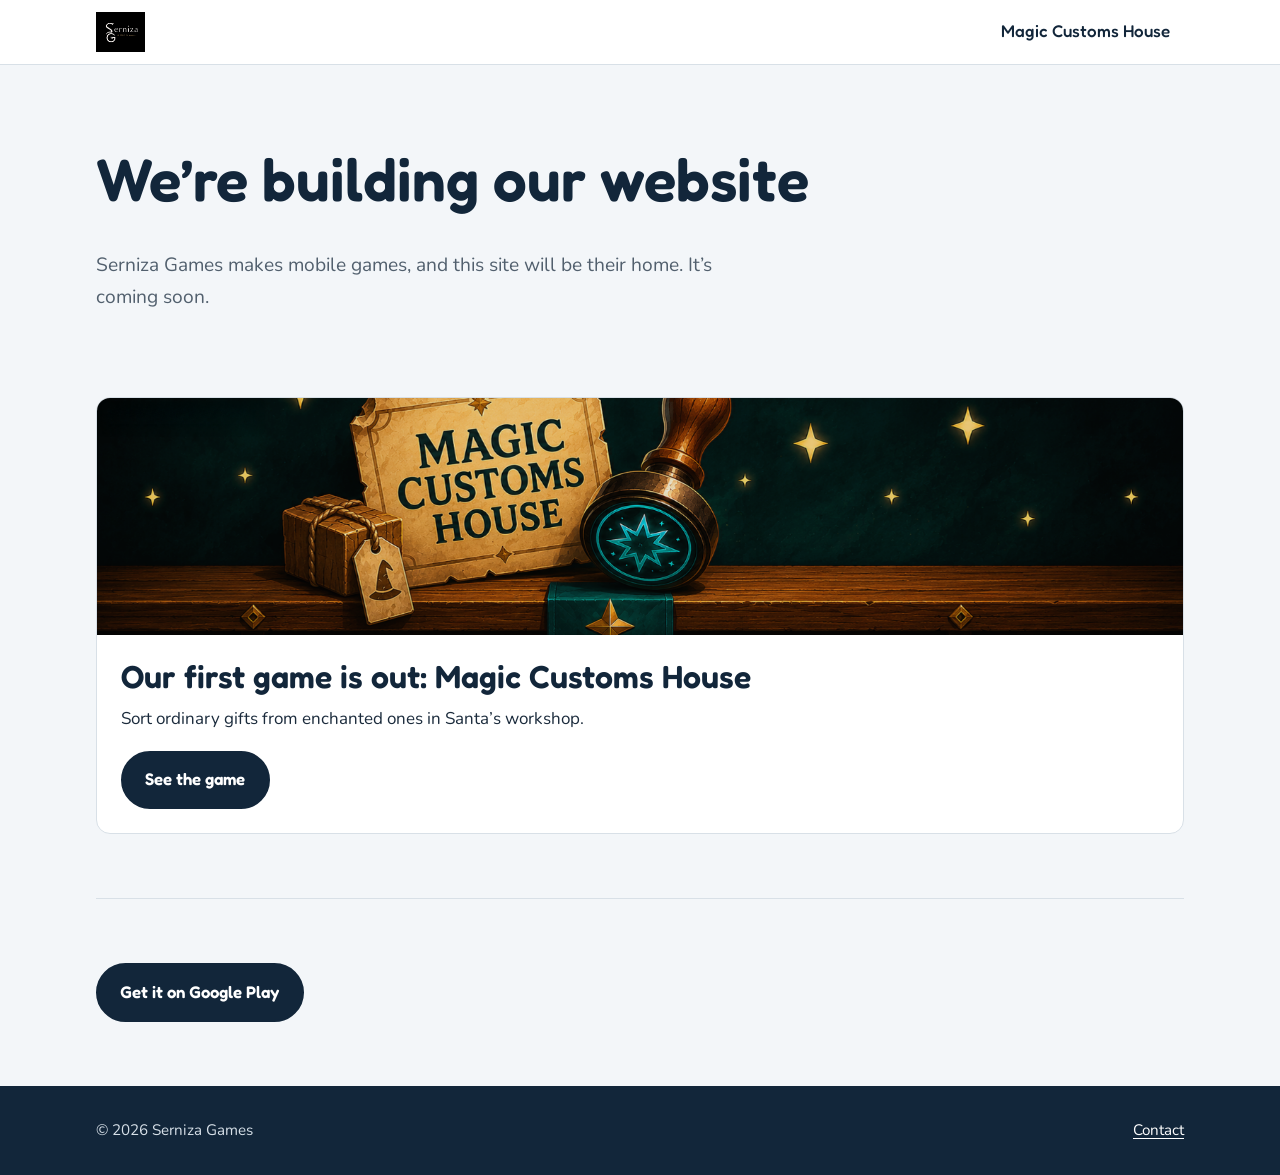
==== index.html @ 68a98a69 "Update" ====
<!DOCTYPE html>
<html lang="en">

<head>
<meta charset="utf-8">
<meta name="viewport" content="width=device-width, initial-scale=1">
<title>Serniza Games | Mobile games</title>

<!-- Search Engine Optimization -->
<meta name="description" content="Serniza Games makes mobile games. Our website is on its way. Meanwhile, play Magic Customs House on Google Play.">
<link rel="canonical" href="https://sernizagames.com/">

<!-- Appearance -->
<meta name="theme-color" content="#12263A">
<link rel="icon" type="image/png" sizes="32x32" href="/assets/img/serniza-games-smaller-logo.png">

<!-- Fonts & Styles -->
<link rel="preconnect" href="https://fonts.googleapis.com">
<link rel="preconnect" href="https://fonts.gstatic.com" crossorigin>
<link href="https://fonts.googleapis.com/css2?family=Fredoka:wght@500;600&family=Nunito:wght@400;700&display=swap" rel="stylesheet">
<link rel="stylesheet" href="/assets/css/styles.css">

<!-- Open Graph / Social Medias -->
<meta property="og:type" content="website">
<meta property="og:site_name" content="Serniza Games">
<meta property="og:title" content="Serniza Games">
<meta property="og:description" content="Serniza Games makes mobile games. Our website is on its way.">
<meta property="og:url" content="https://sernizagames.com/">
<meta property="og:image" content="https://sernizagames.com/assets/img/serniza-games-logo.png">
<meta name="twitter:card" content="summary">
</head>

<body>
<a class="skip-link" href="#main">Skip to content</a>
<header class="site-header">
  <div class="wrap bar">
    <a class="brand" href="/"><img src="/assets/img/serniza-games-logo.png" alt="Serniza Games"></a>
    <nav class="nav" aria-label="Main"><a href="/magiccustomshouse/">Magic Customs House</a></nav>
  </div>
</header>
<main id="main">
  <section class="wrap hero">
    <h1>We&rsquo;re building our website</h1>
    <p class="lead">Serniza Games makes mobile games, and this site will be their home. It&rsquo;s coming soon.</p>
  </section>

  <section class="wrap section">
    <a class="feature" href="/magiccustomshouse/">
      <div class="banner"><img src="/magiccustomshouse/img/magic-customs-house-header.png" alt="Magic Customs House"><div class="belt" aria-hidden="true"></div></div>
      <div class="body">
        <h2>Our first game is out: Magic Customs House</h2>
        <p>Sort ordinary gifts from enchanted ones in Santa&rsquo;s workshop.</p>
        <span class="btn">See the game</span>
      </div>
    </a>
  </section>
  
  <section class="wrap section">
    <a class="btn" href="https://play.google.com/store/apps/details?id=com.sernizagames.magiccustomshouse" target="_blank" rel="noopener">Get it on Google Play</a>
  </section>
</main>
<footer class="site-footer">
  <div class="wrap foot">
    <p>&copy; 2026 Serniza Games</p>
    <ul>
      <li><a href="mailto:sernizagames@gmail.com">Contact</a></li>
    </ul>
  </div>
</footer>
</body>

</html>
---- assets/css/styles.css ----
:root
{
  --display-font:"Fredoka","Trebuchet MS",system-ui,sans-serif;
  --body-font:"Nunito",system-ui,-apple-system,"Segoe UI",Roboto,sans-serif;
  --night:#12263A; --pine:#1F5C4A; --red:#C62F27; --gold:#F4B93E; --snow:#F3F6F9; --white:#FFFFFF; --text:#1B2B3C; --muted:#52606E; --line:#D8E0E7;
  --border-radius:14px; 
  --content-max:68rem;
}

*,*::before,*::after{box-sizing:border-box}

html{-webkit-text-size-adjust:100%}
body{margin:0;min-height:100vh;display:flex;flex-direction:column;background:var(--snow);color:var(--text);font-family:var(--body-font);font-size:1.0625rem;line-height:1.65}
main{flex:1}
img{max-width:100%;height:auto;display:block}
a{color:var(--red);text-underline-offset:.2em}
a:hover{color:#9F2019}
:focus-visible{outline:3px solid var(--night);outline-offset:3px;border-radius:4px}
h1,h2,h3{font-family:var(--display-font);color:var(--night);line-height:1.15;margin:0 0 .6em;font-weight:600}
h1{font-size:clamp(2.25rem,6vw,3.75rem)}
h2{font-size:clamp(1.5rem,3.5vw,2rem)}
p{margin:0 0 1em}
.wrap{width:min(100% - 2.5rem,var(--content-max));margin-inline:auto}

.skip-link{position:absolute;left:-999px;top:0;background:var(--night);color:#fff;padding:.5rem 1rem;z-index:10}
.skip-link:focus{left:0}

/* Header */
.site-header{background:var(--white);border-bottom:1px solid var(--line)}
.bar{display:flex;align-items:center;justify-content:space-between;gap:1rem;padding-block:.75rem}
.brand img{height:2.5rem;width:auto}
.nav a{font-family:var(--display-font);font-weight:500;color:var(--night);text-decoration:none;padding:.5rem .9rem;border-radius:999px}
.nav a:hover{background:var(--snow)}
.nav a[aria-current="page"]{background:var(--night);color:#fff}

/* Hero */
.hero{padding-block:clamp(2.5rem,7vw,5rem) 0}
.lead{max-width:40rem;font-size:1.2rem;color:var(--muted)}
.actions{display:flex;flex-wrap:wrap;gap:.75rem;margin-top:1.5rem}
.btn{display:inline-flex;align-items:center;gap:.6rem;padding:.85rem 1.4rem;border-radius:999px;font-family:var(--display-font);font-weight:600;font-size:1.05rem;text-decoration:none;background:var(--night);color:#fff;border:2px solid var(--night)}
.btn:hover{background:var(--red);border-color:var(--red);color:#fff}

/* Sections */
.section{padding-block:clamp(2.5rem,6vw,4rem)}
.section + .section{border-top:1px solid var(--line)}
.split{display:grid;gap:.5rem 3rem}
.split > div{max-width:40rem}
@media (min-width:48rem){.split{grid-template-columns:14rem 1fr}}

/* Feature card*/
.feature{display:block;background:var(--white);border:1px solid var(--line);border-radius:var(--border-radius);overflow:hidden;text-decoration:none;color:inherit}
.feature .banner{margin-top:0;border-radius:0}
.feature .body{padding:1.5rem}
.feature h2{margin-bottom:.3em}
.feature:hover .btn{background:var(--red);border-color:var(--red)}

/* Banner */
.banner{margin-top:2.5rem;border-radius:var(--border-radius);overflow:hidden;background:var(--night)}
.banner img{width:100%}

/* Text pages */
.prose{max-width:44rem;padding-block:clamp(2rem,5vw,3.5rem)}
.prose h2{margin-top:2.25rem;font-size:1.5rem}
.todo{background:#FFF1C9;border-radius:4px;padding:0 .25em}

/* Footer */
.site-footer{background:var(--night);color:#D7E0E8;padding-block:2rem;font-size:.95rem}
.site-footer a{color:#fff}
.site-footer a:hover{color:var(--gold)}
.site-footer :focus-visible{outline-color:var(--gold)}
.foot{display:flex;flex-wrap:wrap;justify-content:space-between;gap:1rem}
.foot ul{list-style:none;margin:0;padding:0;display:flex;flex-wrap:wrap;gap:.5rem 1.5rem}
.foot p{margin:0}

/* 404 */
.notfound{padding-block:clamp(3rem,10vw,7rem)}
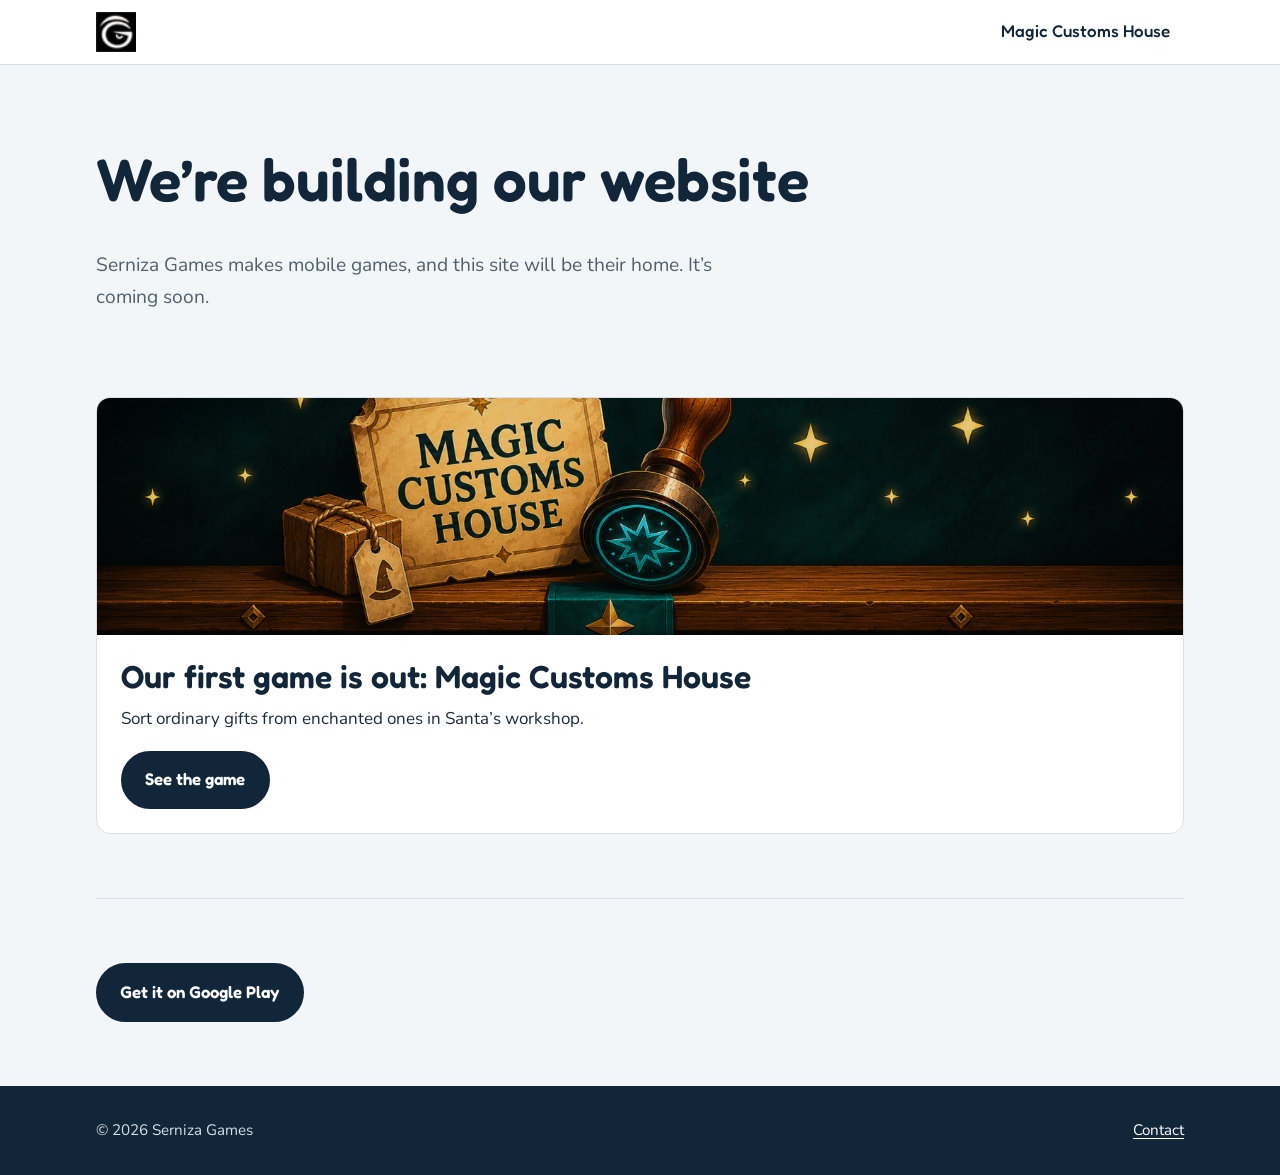
==== commit b9a64116: "General Fixes" ====
--- a/index.html
+++ b/index.html
@@ -34,7 +34,7 @@
 <a class="skip-link" href="#main">Skip to content</a>
 <header class="site-header">
   <div class="wrap bar">
-    <a class="brand" href="/"><img src="/assets/img/serniza-games-logo.png" alt="Serniza Games"></a>
+    <a class="brand" href="/"><img src="/assets/img/serniza-games-smaller-logo.png" alt="Serniza Games"></a>
     <nav class="nav" aria-label="Main"><a href="/magiccustomshouse/">Magic Customs House</a></nav>
   </div>
 </header>
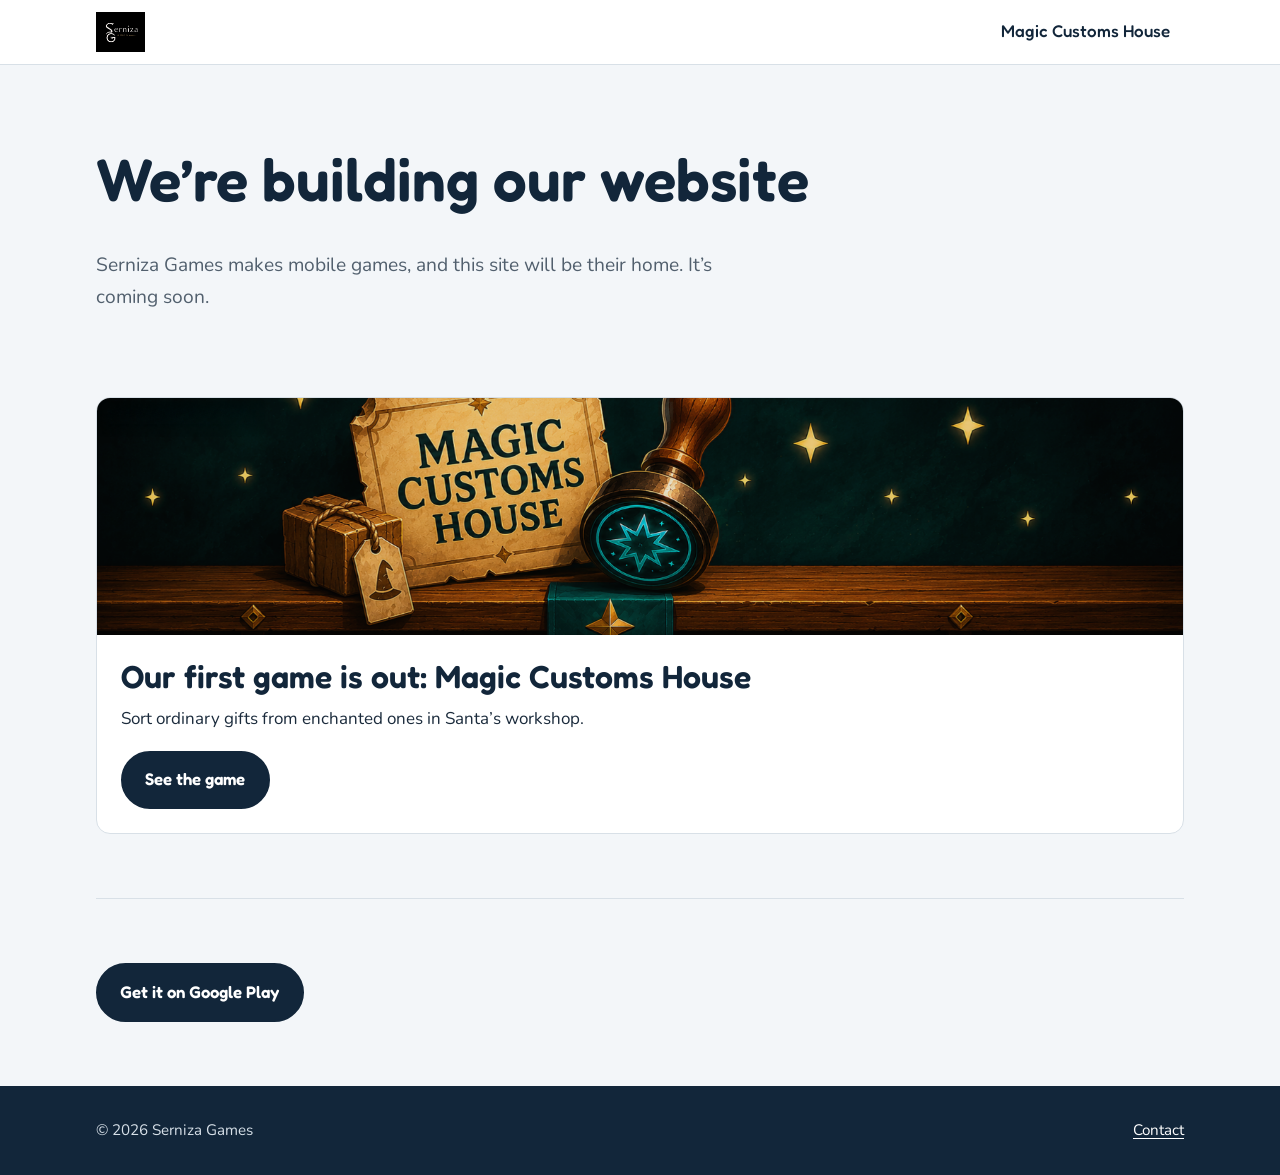
==== commit f734da80: "General Fix" ====
--- a/index.html
+++ b/index.html
@@ -34,7 +34,7 @@
 <a class="skip-link" href="#main">Skip to content</a>
 <header class="site-header">
   <div class="wrap bar">
-    <a class="brand" href="/"><img src="/assets/img/serniza-games-smaller-logo.png" alt="Serniza Games"></a>
+    <a class="brand" href="/"><img src="/assets/img/serniza-games-logo.png" alt="Serniza Games"></a>
     <nav class="nav" aria-label="Main"><a href="/magiccustomshouse/">Magic Customs House</a></nav>
   </div>
 </header>
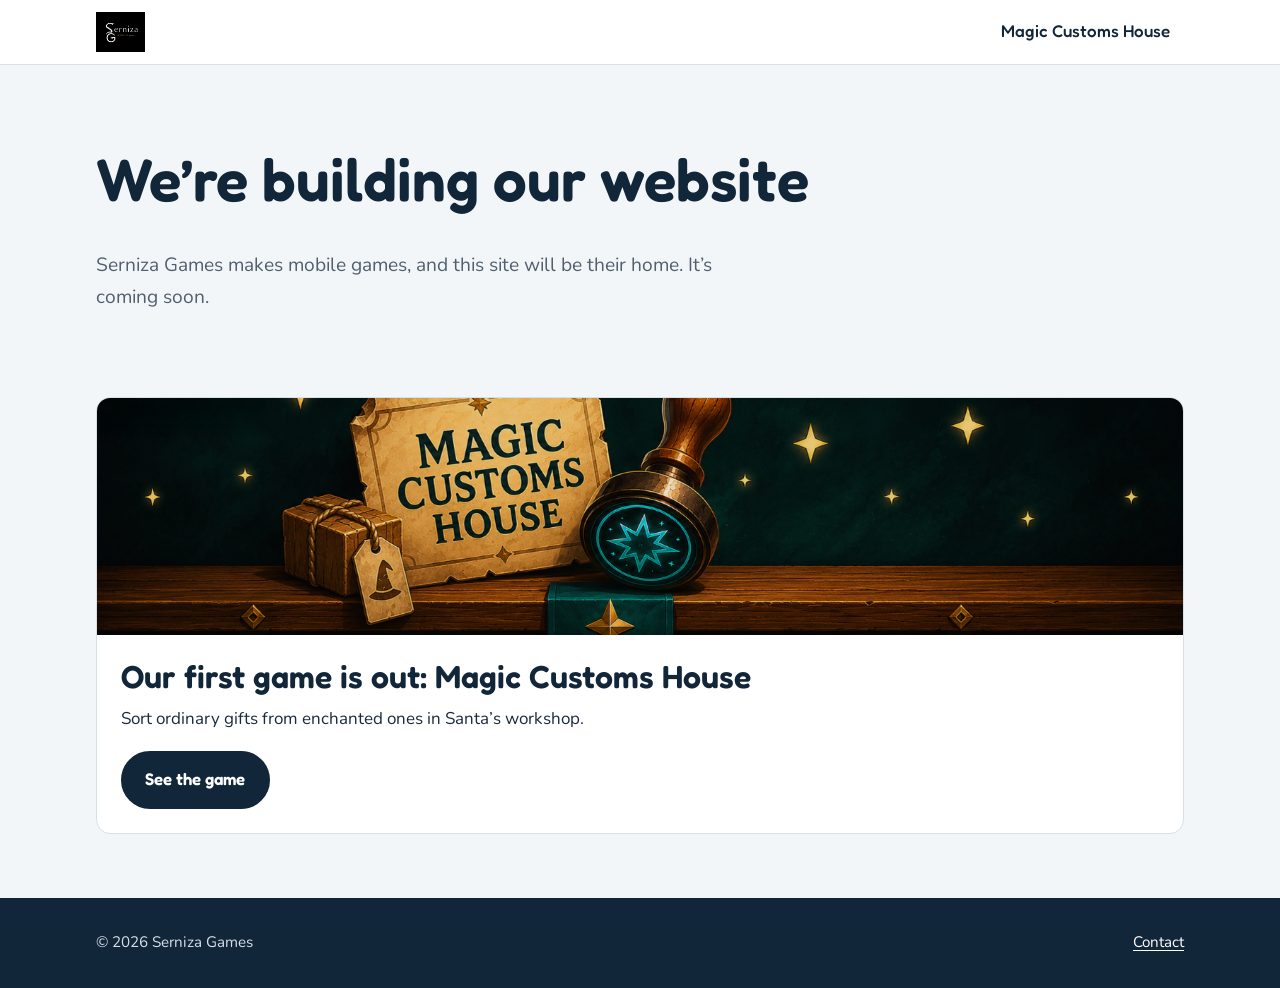
==== commit a14017ef: "General Fixes" ====
--- a/index.html
+++ b/index.html
@@ -55,9 +55,6 @@
     </a>
   </section>
   
-  <section class="wrap section">
-    <a class="btn" href="https://play.google.com/store/apps/details?id=com.sernizagames.magiccustomshouse" target="_blank" rel="noopener">Get it on Google Play</a>
-  </section>
 </main>
 <footer class="site-footer">
   <div class="wrap foot">
